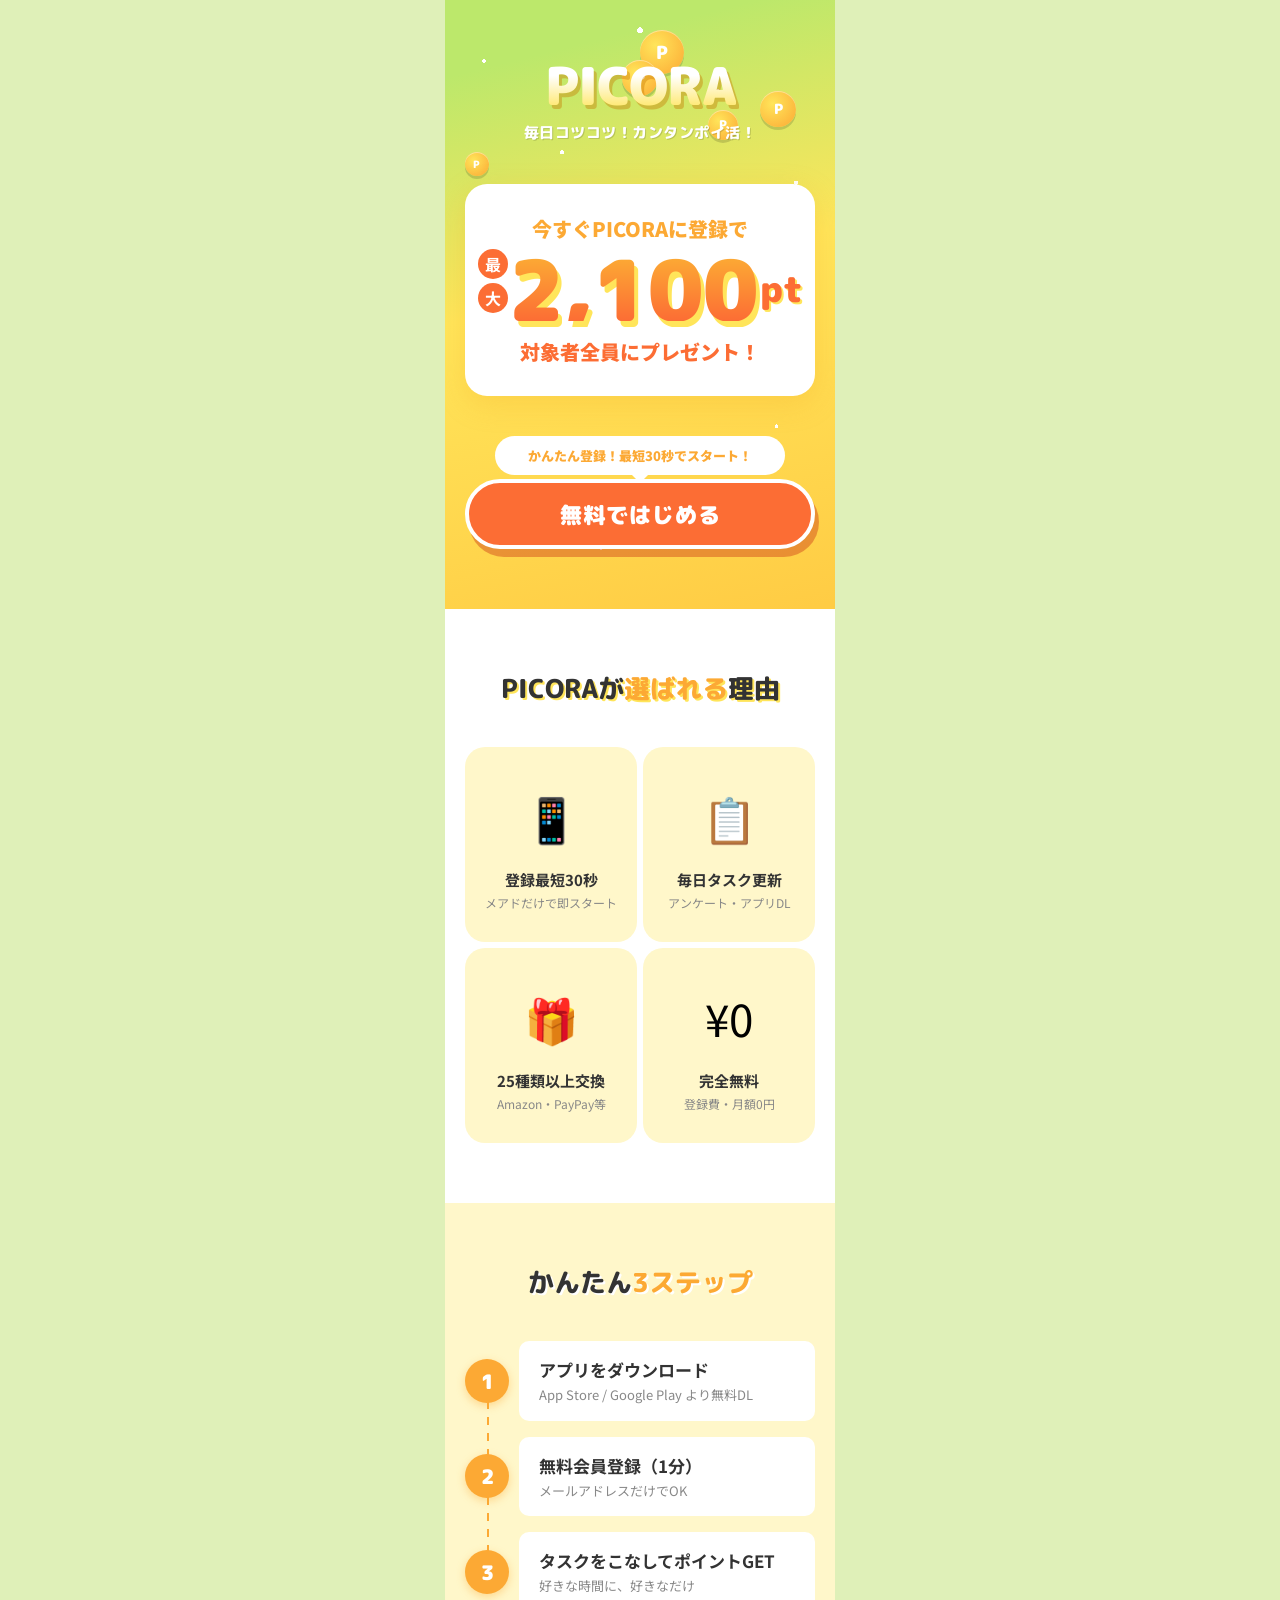
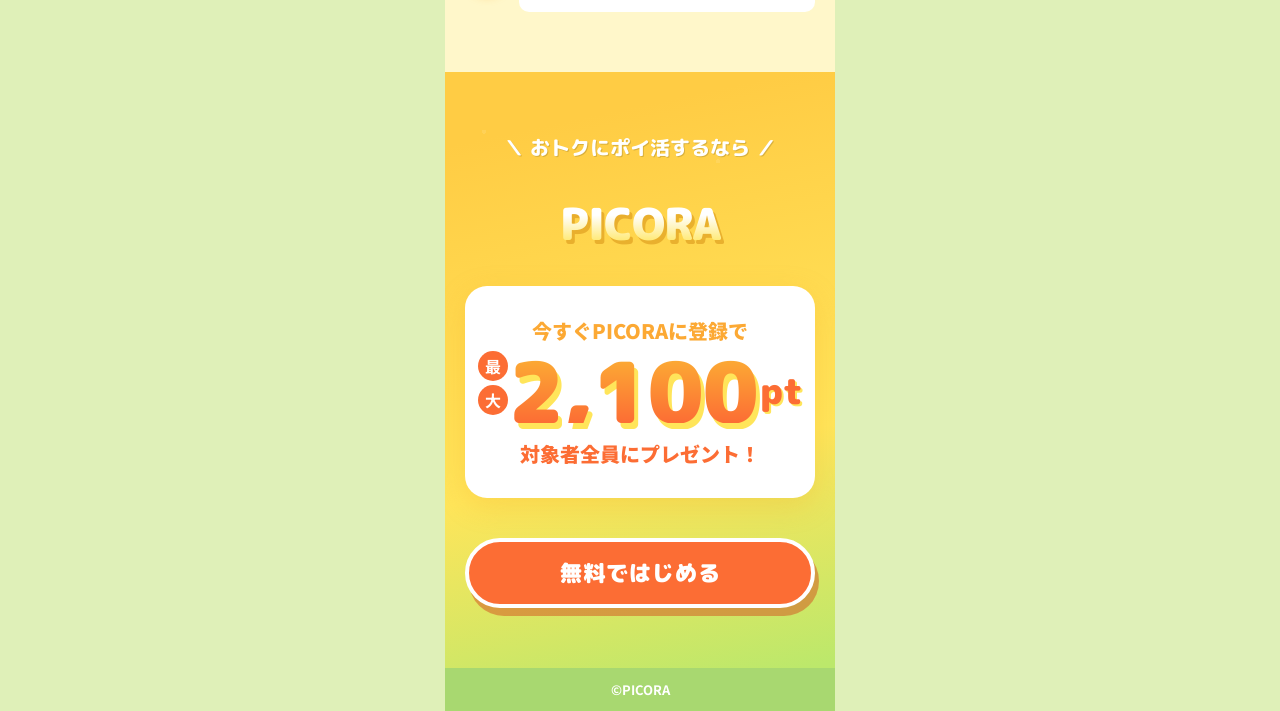
==== acquisition_01/index.html @ 1e22316a "refactor: acquisition_01 CSS/JS/HTML 파일 분리" ====
<!DOCTYPE html>
<html lang="ja">
<head>
  <meta charset="UTF-8">
  <meta name="viewport" content="width=device-width, initial-scale=1.0">
  <title>PICORA - ポイ活アプリ | 最大2,100ptプレゼント</title>
  <link rel="preconnect" href="https://fonts.googleapis.com">
  <link rel="preconnect" href="https://fonts.gstatic.com" crossorigin>
  <link href="https://fonts.googleapis.com/css2?family=M+PLUS+Rounded+1c:wght@400;700;800;900&family=Noto+Sans+JP:wght@400;700;900&display=swap" rel="stylesheet">
  <link rel="stylesheet" href="css/style.css">
</head>
<body>

<canvas id="bg-canvas"></canvas>

<div class="page-wrapper">
  <div class="lp">

    <!-- ① MV -->
    <section class="mv">
      <div class="mv-bg-pattern"></div>
      <div class="coin">P</div>
      <div class="coin">P</div>
      <div class="coin">P</div>
      <div class="coin">P</div>
      <div class="coin">P</div>

      <div class="logo-wrap">
        <div class="logo-text">PICORA</div>
        <p class="logo-tagline">毎日コツコツ！カンタンポイ活！</p>
      </div>

      <div class="point-card">
        <p class="point-label">今すぐPICORAに登録で</p>
        <div class="point-main">
          <div class="point-saidai">
            <span class="saidai-char">最</span>
            <span class="saidai-char">大</span>
          </div>
          <span class="point-number">2,100</span>
          <span class="point-pt">pt</span>
        </div>
        <p class="point-sub">対象者全員にプレゼント！</p>
      </div>

      <div class="cta-area">
        <div class="speech-bubble">かんたん登録！最短30秒でスタート！</div>
        <a href="#" class="cta-btn">無料ではじめる</a>
      </div>
    </section>

    <!-- ② 選ばれる理由 -->
    <section class="reason-section">
      <h2 class="section-title">PICORAが<span class="accent">選ばれる</span>理由</h2>
      <div class="reason-grid">
        <div class="reason-card">
          <div class="reason-icon-wrap">📱</div>
          <div class="reason-texts">
            <p class="reason-title">登録最短30秒</p>
            <p class="reason-sub">メアドだけで即スタート</p>
          </div>
        </div>
        <div class="reason-card">
          <div class="reason-icon-wrap">📋</div>
          <div class="reason-texts">
            <p class="reason-title">毎日タスク更新</p>
            <p class="reason-sub">アンケート・アプリDL</p>
          </div>
        </div>
        <div class="reason-card">
          <div class="reason-icon-wrap">🎁</div>
          <div class="reason-texts">
            <p class="reason-title">25種類以上交換</p>
            <p class="reason-sub">Amazon・PayPay等</p>
          </div>
        </div>
        <div class="reason-card">
          <div class="reason-icon-wrap">¥0</div>
          <div class="reason-texts">
            <p class="reason-title">完全無料</p>
            <p class="reason-sub">登録費・月額0円</p>
          </div>
        </div>
      </div>
    </section>

    <!-- ③ 3ステップ -->
    <section class="step-section">
      <h2 class="section-title" style="text-shadow: 2px 2px 0 #fff;">かんたん<span class="accent">3ステップ</span></h2>
      <div class="steps-list">
        <div class="step-item">
          <div class="step-num">1</div>
          <div class="step-card">
            <p class="step-title">アプリをダウンロード</p>
            <p class="step-sub">App Store / Google Play より無料DL</p>
          </div>
        </div>
        <div class="step-item">
          <div class="step-num">2</div>
          <div class="step-card">
            <p class="step-title">無料会員登録（1分）</p>
            <p class="step-sub">メールアドレスだけでOK</p>
          </div>
        </div>
        <div class="step-item">
          <div class="step-num">3</div>
          <div class="step-card">
            <p class="step-title">タスクをこなしてポイントGET</p>
            <p class="step-sub">好きな時間に、好きなだけ</p>
          </div>
        </div>
      </div>
    </section>

    <!-- ④ MV bottom CTA -->
    <section class="mv-bottom">
      <div class="mv-bottom-bg"></div>
      <p class="mv-bottom-label">＼ おトクにポイ活するなら ／</p>
      <div class="logo-text" style="font-size: 44px;">PICORA</div>

      <div class="point-card">
        <p class="point-label">今すぐPICORAに登録で</p>
        <div class="point-main">
          <div class="point-saidai">
            <span class="saidai-char">最</span>
            <span class="saidai-char">大</span>
          </div>
          <span class="point-number">2,100</span>
          <span class="point-pt">pt</span>
        </div>
        <p class="point-sub">対象者全員にプレゼント！</p>
      </div>

      <a href="#" class="cta-btn">無料ではじめる</a>
    </section>

    <!-- Footer -->
    <footer>
      <p>©PICORA</p>
    </footer>

  </div>
</div>

<script src="js/bg.js"></script>
</body>
</html>
---- acquisition_01/css/style.css ----
* { margin: 0; padding: 0; box-sizing: border-box; }

:root {
  --orange: #fc6d34;
  --orange-light: #fca934;
  --yellow: #ffe55a;
  --green-dark: #a8d870;
  --green-light: #bce86b;
  --cream: #fff7ca;
  --gray-dark: #333;
  --gray-mid: #888;
  --white: #fff;
}

body {
  font-family: 'Noto Sans JP', sans-serif;
  background-color: #e8f5c8;
  min-height: 100vh;
}

/* PC layout: side background + center 390px */
.page-wrapper {
  display: flex;
  justify-content: center;
  min-height: 100vh;
  position: relative;
  background-color: #dff0b8;
}

.lp {
  width: 390px;
  flex-shrink: 0;
  position: relative;
  z-index: 1;
  overflow: hidden;
}

/* ===== MV SECTION ===== */
.mv {
  background: linear-gradient(166deg, #bce86b 11%, #ffe55a 46%, #ffcc44 99%);
  padding: 60px 20px;
  display: flex;
  flex-direction: column;
  align-items: center;
  gap: 40px;
  position: relative;
  overflow: hidden;
}

.mv-bg-pattern {
  position: absolute;
  inset: 0;
  opacity: 0.12;
  background-image:
    radial-gradient(circle at 10% 10%, #fff 2px, transparent 2px),
    radial-gradient(circle at 30% 25%, #fff 2px, transparent 2px),
    radial-gradient(circle at 70% 15%, #fff 2px, transparent 2px),
    radial-gradient(circle at 90% 30%, #fff 2px, transparent 2px),
    radial-gradient(circle at 50%  5%, #fff 3px, transparent 3px),
    radial-gradient(circle at 15% 80%, #fff 2px, transparent 2px),
    radial-gradient(circle at 85% 70%, #fff 2px, transparent 2px),
    radial-gradient(circle at 40% 90%, #fff 2px, transparent 2px),
    radial-gradient(circle at 60% 85%, #fff 3px, transparent 3px);
}

/* coin floats */
.coin {
  position: absolute;
  width: 36px;
  height: 36px;
  background: radial-gradient(circle at 35% 35%, #ffe55a, #fca934);
  border-radius: 50%;
  display: flex;
  align-items: center;
  justify-content: center;
  font-family: 'M PLUS Rounded 1c', sans-serif;
  font-weight: 900;
  color: #fff;
  font-size: 14px;
  box-shadow: 0 3px 0 rgba(0,0,0,0.15), inset 0 1px 0 rgba(255,255,255,0.4);
  animation: floatCoin 3s ease-in-out infinite;
}
.coin:nth-child(1) { top: 8%;  left: 12%;  animation-delay: 0s;   font-size: 10px; width: 28px; height: 28px; }
.coin:nth-child(2) { top: 15%; right: 10%; animation-delay: 0.5s; }
.coin:nth-child(3) { top: 5%;  left: 50%;  animation-delay: 1s;   width: 44px; height: 44px; font-size: 18px; }
.coin:nth-child(4) { top: 25%; left: 5%;   animation-delay: 1.5s; width: 24px; height: 24px; font-size: 10px; }
.coin:nth-child(5) { top: 18%; right: 25%; animation-delay: 0.8s; width: 30px; height: 30px; font-size: 12px; }

@keyframes floatCoin {
  0%, 100% { transform: translateY(0) rotate(0deg); }
  50%       { transform: translateY(-12px) rotate(10deg); }
}

.logo-wrap {
  display: flex;
  flex-direction: column;
  align-items: center;
  gap: 10px;
}

.logo-text {
  font-family: 'M PLUS Rounded 1c', sans-serif;
  font-weight: 900;
  font-size: 52px;
  letter-spacing: -1px;
  background: linear-gradient(180deg, #fff 30%, #ffe55a 100%);
  -webkit-background-clip: text;
  -webkit-text-fill-color: transparent;
  background-clip: text;
  filter: drop-shadow(3px 4px 0px rgba(200,120,0,0.4));
  line-height: 1;
  position: relative;
}

.logo-tagline {
  font-family: 'M PLUS Rounded 1c', sans-serif;
  font-weight: 800;
  font-size: 15px;
  color: #fff;
  text-shadow: 1px 1px 0 rgba(0,0,0,0.15);
  letter-spacing: 0.5px;
}

/* Point card */
.point-card {
  background: #fff;
  border-radius: 22px;
  padding: 30px 20px;
  width: 350px;
  display: flex;
  flex-direction: column;
  align-items: center;
  gap: 6px;
  box-shadow: 0 8px 28px rgba(245,166,35,0.25);
}

.point-label {
  font-family: 'Noto Sans JP', sans-serif;
  font-weight: 900;
  font-size: 20px;
  color: var(--orange-light);
  text-align: center;
}

.point-main {
  display: flex;
  align-items: flex-end;
  justify-content: center;
}

.point-saidai {
  display: flex;
  flex-direction: column;
  gap: 4px;
  margin-bottom: 8px;
}

.saidai-char {
  width: 30px;
  height: 30px;
  background: var(--orange);
  border-radius: 50%;
  display: flex;
  align-items: center;
  justify-content: center;
  font-family: 'Noto Sans JP', sans-serif;
  font-weight: 700;
  font-size: 16px;
  color: #fff;
  line-height: 1;
}

.point-number {
  font-family: 'M PLUS Rounded 1c', sans-serif;
  font-weight: 900;
  font-size: 84px;
  line-height: 0.75;
  background: linear-gradient(180deg, #fca934 0%, #fc6d34 100%);
  -webkit-background-clip: text;
  -webkit-text-fill-color: transparent;
  background-clip: text;
  filter: drop-shadow(4px 6px 0px #ffe55a);
}

.point-pt {
  font-family: 'M PLUS Rounded 1c', sans-serif;
  font-weight: 900;
  font-size: 36px;
  color: var(--orange);
  line-height: 1;
  filter: drop-shadow(2px 2px 0px #ffe55a);
  margin-bottom: 14px;
  margin-left: 2px;
}

.point-sub {
  font-family: 'Noto Sans JP', sans-serif;
  font-weight: 900;
  font-size: 20px;
  color: var(--orange);
  text-align: center;
  padding-top: 10px;
}

/* CTA button area */
.cta-area {
  display: flex;
  flex-direction: column;
  align-items: center;
  gap: 4px;
  width: 100%;
}

.speech-bubble {
  background: #fff;
  border-radius: 30px;
  padding: 10px 20px;
  width: 290px;
  text-align: center;
  font-family: 'Noto Sans JP', sans-serif;
  font-weight: 900;
  font-size: 13px;
  color: var(--orange-light);
  position: relative;
}

.speech-bubble::after {
  content: '';
  position: absolute;
  bottom: -8px;
  left: 50%;
  transform: translateX(-50%);
  width: 0;
  height: 0;
  border-left: 10px solid transparent;
  border-right: 10px solid transparent;
  border-top: 10px solid #fff;
}

.cta-btn {
  display: flex;
  align-items: center;
  justify-content: center;
  width: 350px;
  height: 70px;
  background: var(--orange);
  border: 4px solid #fff;
  border-radius: 99px;
  box-shadow: 4px 8px 0px rgba(212,81,30,0.5);
  font-family: 'M PLUS Rounded 1c', sans-serif;
  font-weight: 900;
  font-size: 22px;
  color: #fff;
  text-decoration: none;
  cursor: pointer;
  transition: transform 0.1s, box-shadow 0.1s;
  letter-spacing: 1px;
}

.cta-btn:hover  { transform: translateY(3px); box-shadow: 2px 5px 0px rgba(212,81,30,0.5); }
.cta-btn:active { transform: translateY(5px); box-shadow: 0   2px 0px rgba(212,81,30,0.5); }

/* ===== REASON SECTION ===== */
.reason-section {
  background: #fff;
  padding: 60px 20px;
  display: flex;
  flex-direction: column;
  gap: 40px;
  align-items: flex-start;
}

.section-title {
  font-family: 'M PLUS Rounded 1c', sans-serif;
  font-weight: 800;
  font-size: 26px;
  color: var(--gray-dark);
  text-align: center;
  width: 100%;
  text-shadow: 2px 2px 0 var(--yellow);
}

.section-title .accent { color: var(--orange-light); }

.reason-grid {
  display: grid;
  grid-template-columns: 1fr 1fr;
  gap: 6px;
  width: 100%;
}

.reason-card {
  background: var(--cream);
  border-radius: 20px;
  padding: 30px 10px;
  display: flex;
  flex-direction: column;
  align-items: center;
  gap: 12px;
}

.reason-icon-wrap {
  width: 80px;
  height: 80px;
  display: flex;
  align-items: center;
  justify-content: center;
  font-size: 44px;
}

.reason-texts {
  display: flex;
  flex-direction: column;
  gap: 4px;
  align-items: center;
  text-align: center;
}

.reason-title {
  font-family: 'Noto Sans JP', sans-serif;
  font-weight: 700;
  font-size: 15px;
  color: var(--gray-dark);
}

.reason-sub {
  font-family: 'Noto Sans JP', sans-serif;
  font-weight: 400;
  font-size: 12px;
  color: var(--gray-mid);
  line-height: 1.5;
}

/* ===== STEP SECTION ===== */
.step-section {
  background: var(--cream);
  padding: 60px 20px;
  display: flex;
  flex-direction: column;
  gap: 40px;
}

.steps-list {
  display: flex;
  flex-direction: column;
  gap: 16px;
  position: relative;
}

.steps-list::before {
  content: '';
  position: absolute;
  left: 22px;
  top: 44px;
  bottom: 44px;
  width: 2px;
  background: repeating-linear-gradient(
    to bottom,
    var(--orange-light) 0, var(--orange-light) 8px,
    transparent 8px, transparent 16px
  );
}

.step-item {
  display: flex;
  align-items: center;
  gap: 10px;
}

.step-num {
  width: 44px;
  height: 44px;
  border-radius: 50%;
  background: var(--orange-light);
  display: flex;
  align-items: center;
  justify-content: center;
  font-family: 'M PLUS Rounded 1c', sans-serif;
  font-weight: 900;
  font-size: 20px;
  color: #fff;
  flex-shrink: 0;
  box-shadow: 0 3px 8px rgba(252,169,52,0.4);
  position: relative;
  z-index: 1;
}

.step-card {
  background: #fff;
  border-radius: 10px;
  padding: 16px 20px;
  flex: 1;
  display: flex;
  flex-direction: column;
  gap: 3px;
}

.step-title {
  font-family: 'Noto Sans JP', sans-serif;
  font-weight: 700;
  font-size: 17px;
  color: var(--gray-dark);
}

.step-sub {
  font-family: 'Noto Sans JP', sans-serif;
  font-weight: 400;
  font-size: 13px;
  color: var(--gray-mid);
  line-height: 1.5;
}

/* ===== MV BOTTOM ===== */
.mv-bottom {
  background: linear-gradient(168deg, #ffcc44 11%, #ffe55a 64%, #bce86b 99%);
  padding: 60px 20px;
  display: flex;
  flex-direction: column;
  align-items: center;
  gap: 40px;
  position: relative;
  overflow: hidden;
}

.mv-bottom-bg {
  position: absolute;
  inset: 0;
  opacity: 0.10;
  background-image:
    radial-gradient(circle at 10% 10%, #fff 2px, transparent 2px),
    radial-gradient(circle at 70% 15%, #fff 2px, transparent 2px),
    radial-gradient(circle at 85% 70%, #fff 2px, transparent 2px);
}

.mv-bottom-label {
  font-family: 'M PLUS Rounded 1c', sans-serif;
  font-weight: 800;
  font-size: 20px;
  color: #fff;
  text-shadow: 1px 1px 0 rgba(0,0,0,0.15);
  text-align: center;
}

/* ===== FOOTER ===== */
footer {
  background: var(--green-dark);
  padding: 12px 20px;
  display: flex;
  align-items: center;
  justify-content: center;
}

footer p {
  font-family: 'Noto Sans JP', sans-serif;
  font-weight: 700;
  font-size: 13px;
  color: #fff;
}

/* Animations */
@keyframes fadeInUp {
  from { opacity: 0; transform: translateY(24px); }
  to   { opacity: 1; transform: translateY(0); }
}

.mv > * {
  animation: fadeInUp 0.6s ease both;
}
.mv > *:nth-child(2) { animation-delay: 0.1s; }
.mv > *:nth-child(3) { animation-delay: 0.2s; }
.mv > *:nth-child(4) { animation-delay: 0.35s; }

/* canvas background */
#bg-canvas {
  position: fixed;
  inset: 0;
  width: 100%;
  height: 100%;
  z-index: 0;
  pointer-events: none;
}
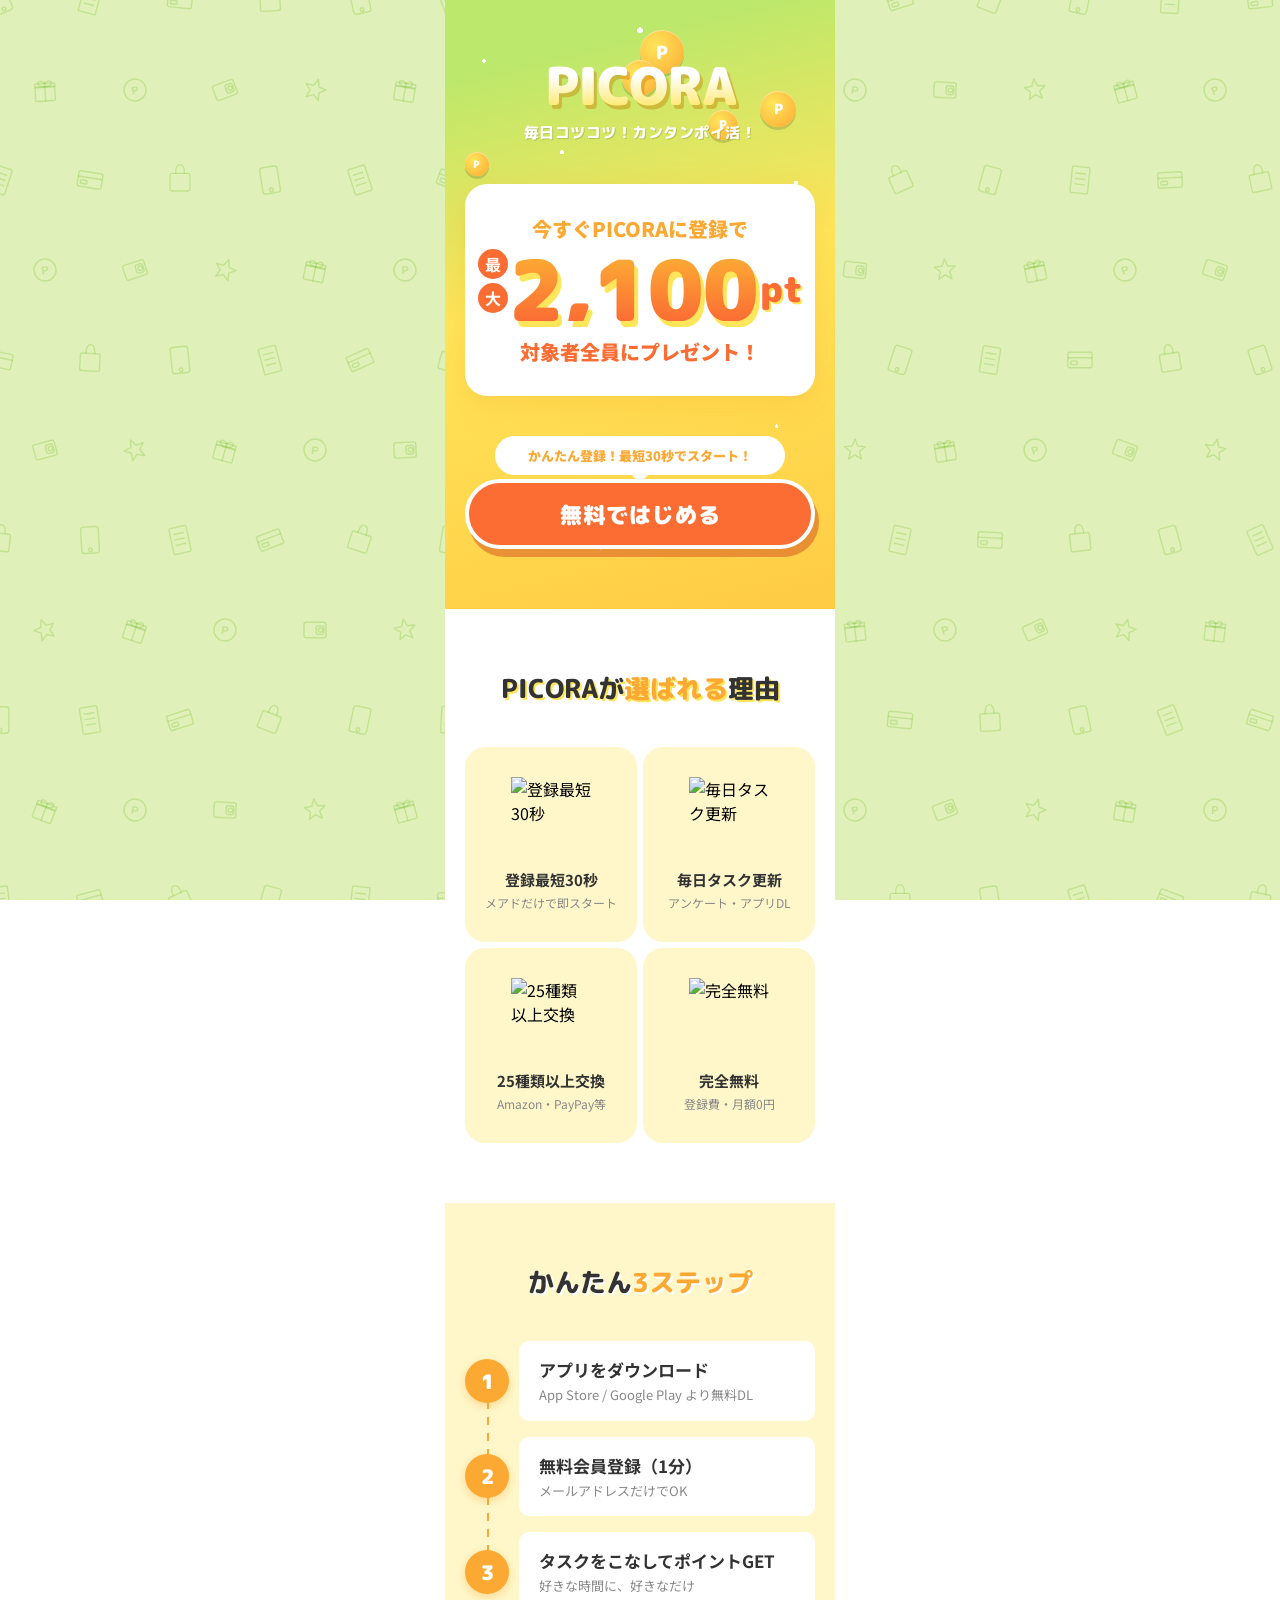
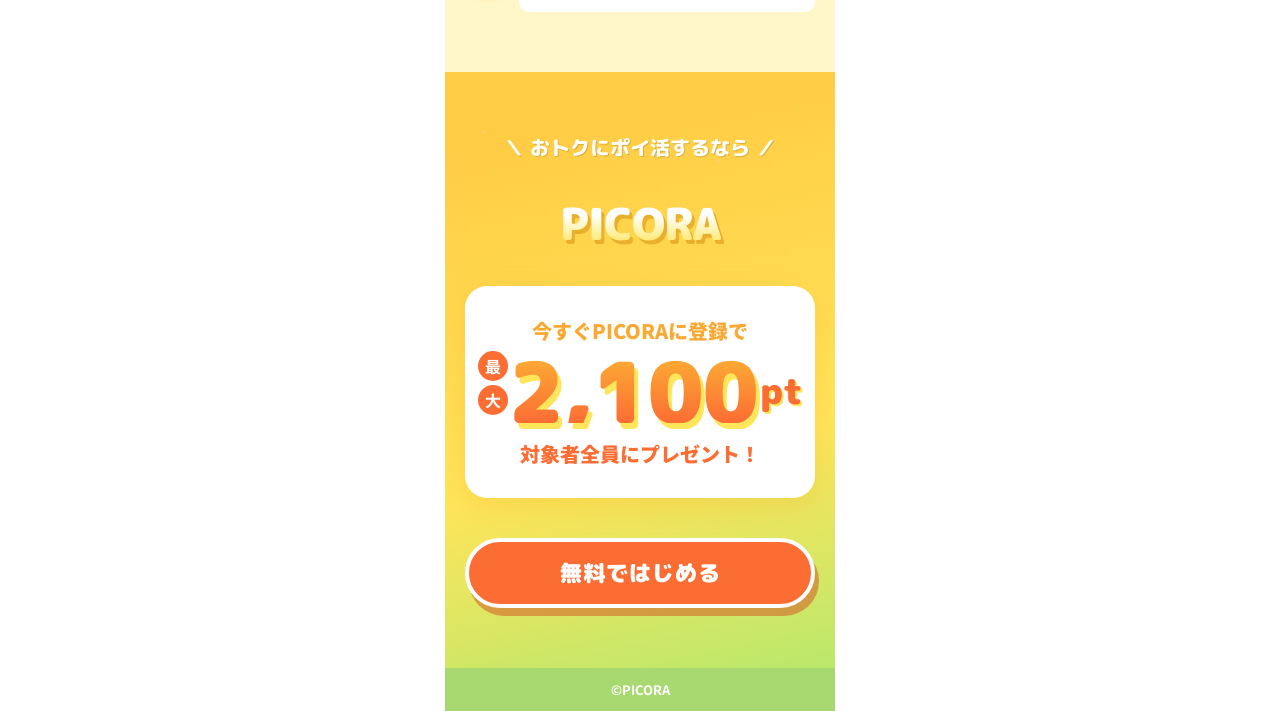
==== commit e3d58e7f: "fix: acquisition_01 이유 섹션 이모지 → Figma 아이콘 이미지 교체" ====
--- a/acquisition_01/index.html
+++ b/acquisition_01/index.html
@@ -54,28 +54,28 @@
       <h2 class="section-title">PICORAが<span class="accent">選ばれる</span>理由</h2>
       <div class="reason-grid">
         <div class="reason-card">
-          <div class="reason-icon-wrap">📱</div>
+          <img class="reason-icon" src="https://www.figma.com/api/mcp/asset/30729ef0-4409-4871-8cbd-db5f09478325" alt="登録最短30秒">
           <div class="reason-texts">
             <p class="reason-title">登録最短30秒</p>
             <p class="reason-sub">メアドだけで即スタート</p>
           </div>
         </div>
         <div class="reason-card">
-          <div class="reason-icon-wrap">📋</div>
+          <img class="reason-icon" src="https://www.figma.com/api/mcp/asset/1e6020ca-d284-46fe-abcc-33bdd552c201" alt="毎日タスク更新">
           <div class="reason-texts">
             <p class="reason-title">毎日タスク更新</p>
             <p class="reason-sub">アンケート・アプリDL</p>
           </div>
         </div>
         <div class="reason-card">
-          <div class="reason-icon-wrap">🎁</div>
+          <img class="reason-icon" src="https://www.figma.com/api/mcp/asset/f438a423-ae8c-492a-9c44-e710ca4d44ea" alt="25種類以上交換">
           <div class="reason-texts">
             <p class="reason-title">25種類以上交換</p>
             <p class="reason-sub">Amazon・PayPay等</p>
           </div>
         </div>
         <div class="reason-card">
-          <div class="reason-icon-wrap">¥0</div>
+          <img class="reason-icon" src="https://www.figma.com/api/mcp/asset/4bb81d9d-8fe5-42a4-8953-981cba46220f" alt="完全無料">
           <div class="reason-texts">
             <p class="reason-title">完全無料</p>
             <p class="reason-sub">登録費・月額0円</p>
--- a/acquisition_01/css/style.css
+++ b/acquisition_01/css/style.css
@@ -14,7 +14,7 @@
 
 body {
   font-family: 'Noto Sans JP', sans-serif;
-  background-color: #e8f5c8;
+  background: transparent;
   min-height: 100vh;
 }
 
@@ -24,7 +24,7 @@
   justify-content: center;
   min-height: 100vh;
   position: relative;
-  background-color: #dff0b8;
+  background: transparent;
 }
 
 .lp {
@@ -33,6 +33,16 @@
   position: relative;
   z-index: 1;
   overflow: hidden;
+}
+
+/* canvas는 page-wrapper 배경으로, LP 뒤에 */
+#bg-canvas {
+  position: fixed;
+  inset: 0;
+  width: 100%;
+  height: 100%;
+  z-index: 0;
+  pointer-events: none;
 }
 
 /* ===== MV SECTION ===== */
@@ -308,6 +318,12 @@
   font-size: 44px;
 }
 
+.reason-icon {
+  width: 80px;
+  height: 80px;
+  object-fit: contain;
+}
+
 .reason-texts {
   display: flex;
   flex-direction: column;
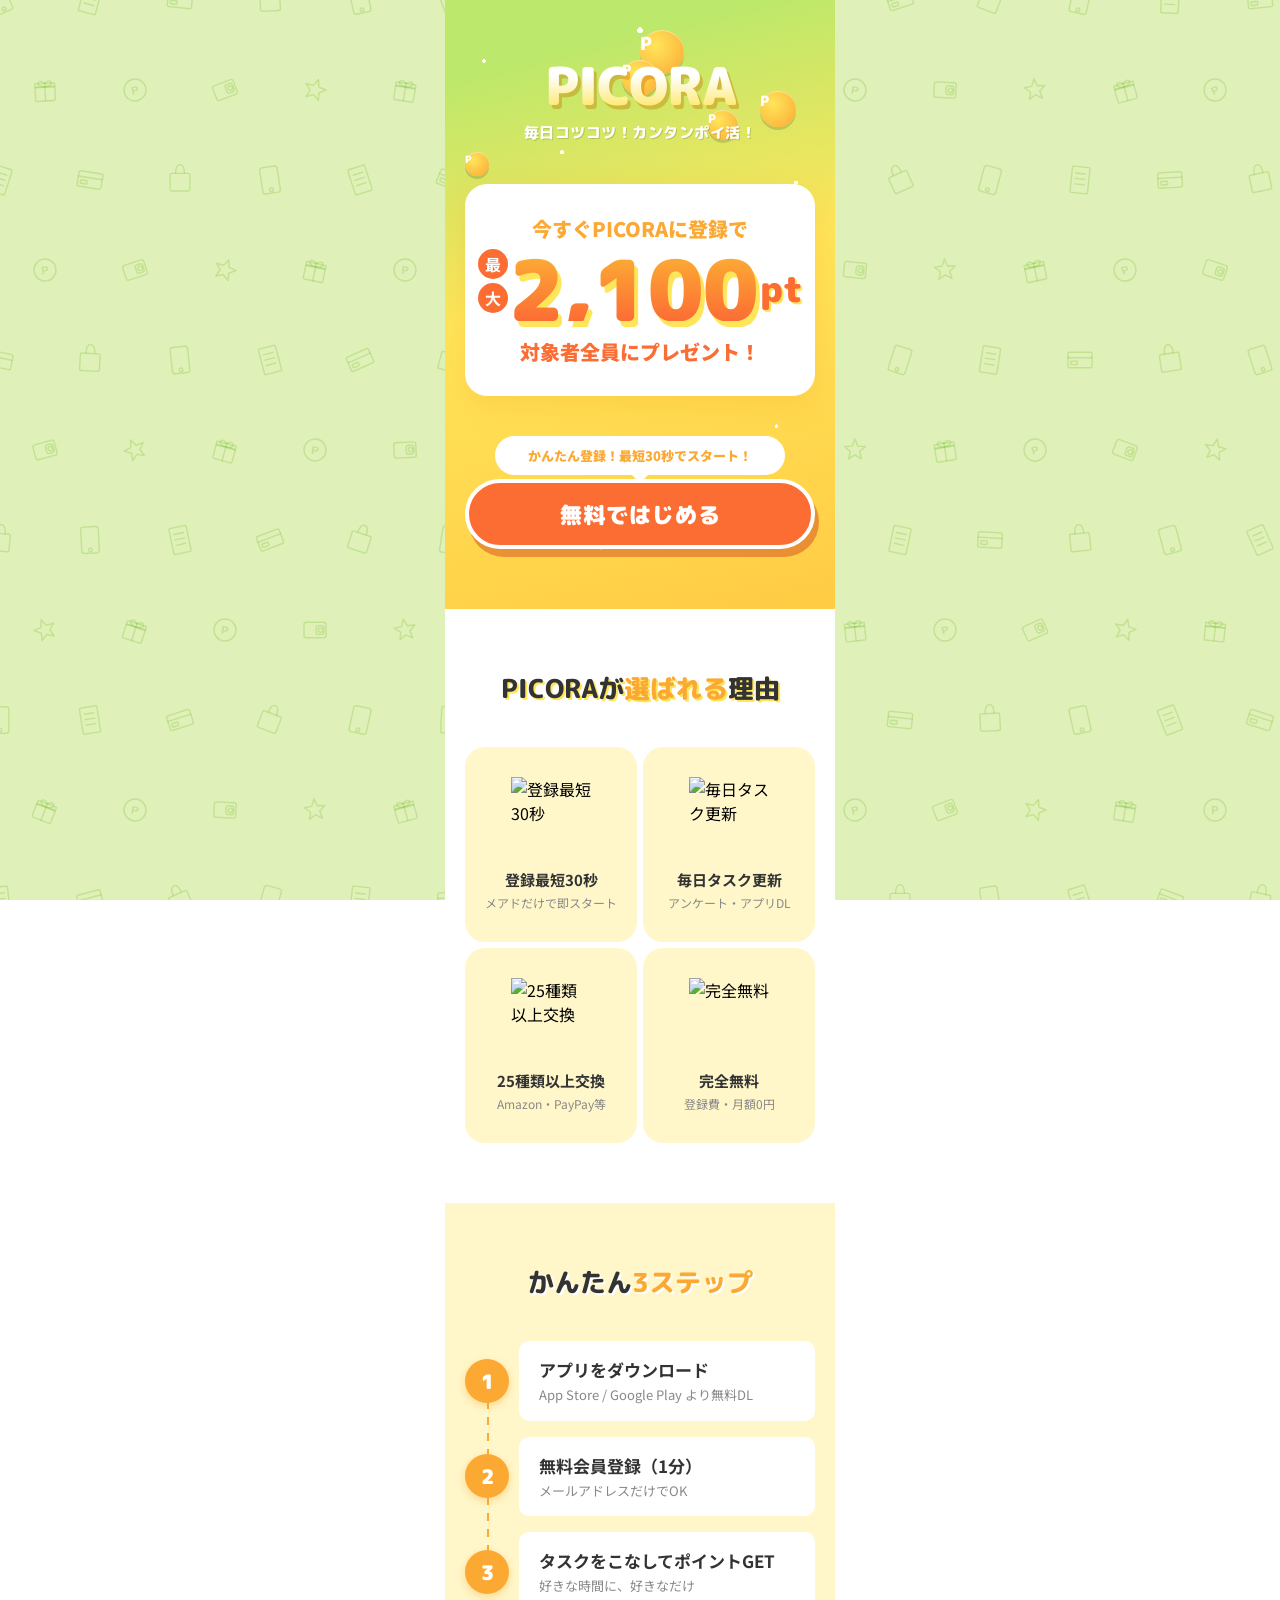
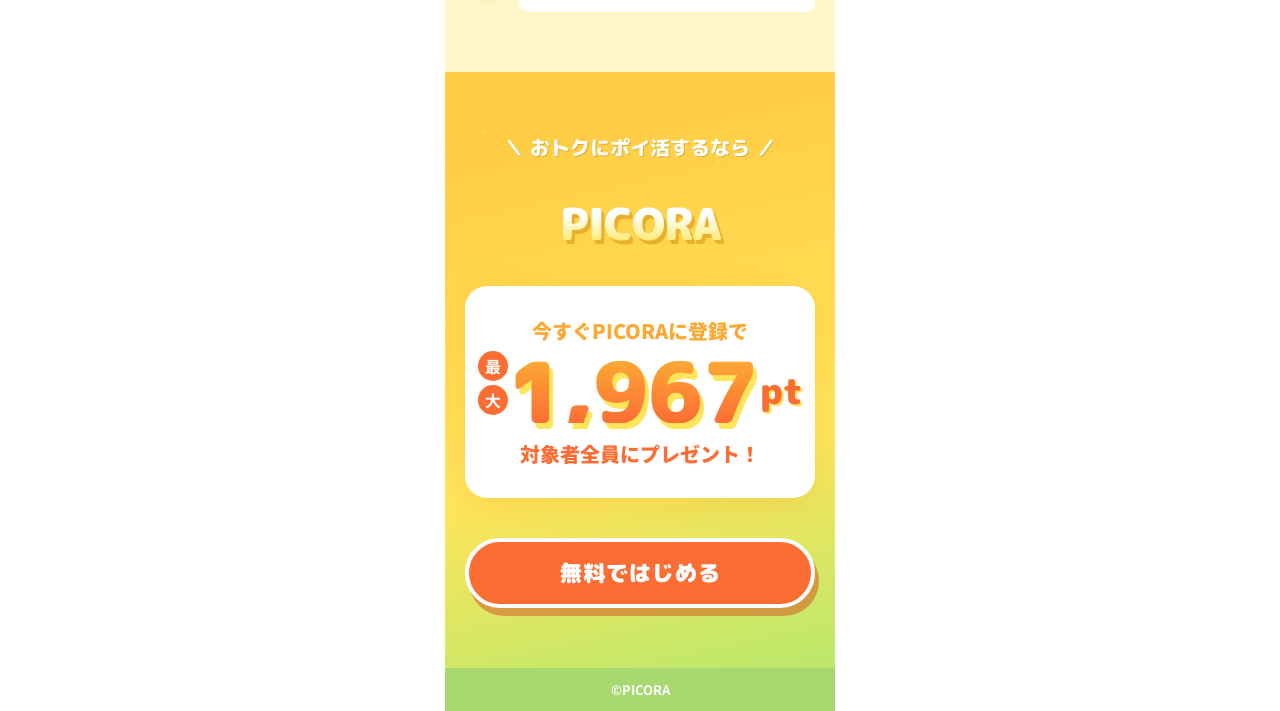
==== commit 4876f1af: "feat: add custom animations to all LP pages (bounce, shimmer, fadeup, stamp, shake, countup)" ====
--- a/acquisition_01/index.html
+++ b/acquisition_01/index.html
@@ -143,5 +143,6 @@
 </div>
 
 <script src="js/bg.js"></script>
+<script src="js/anim.js"></script>
 </body>
 </html>
